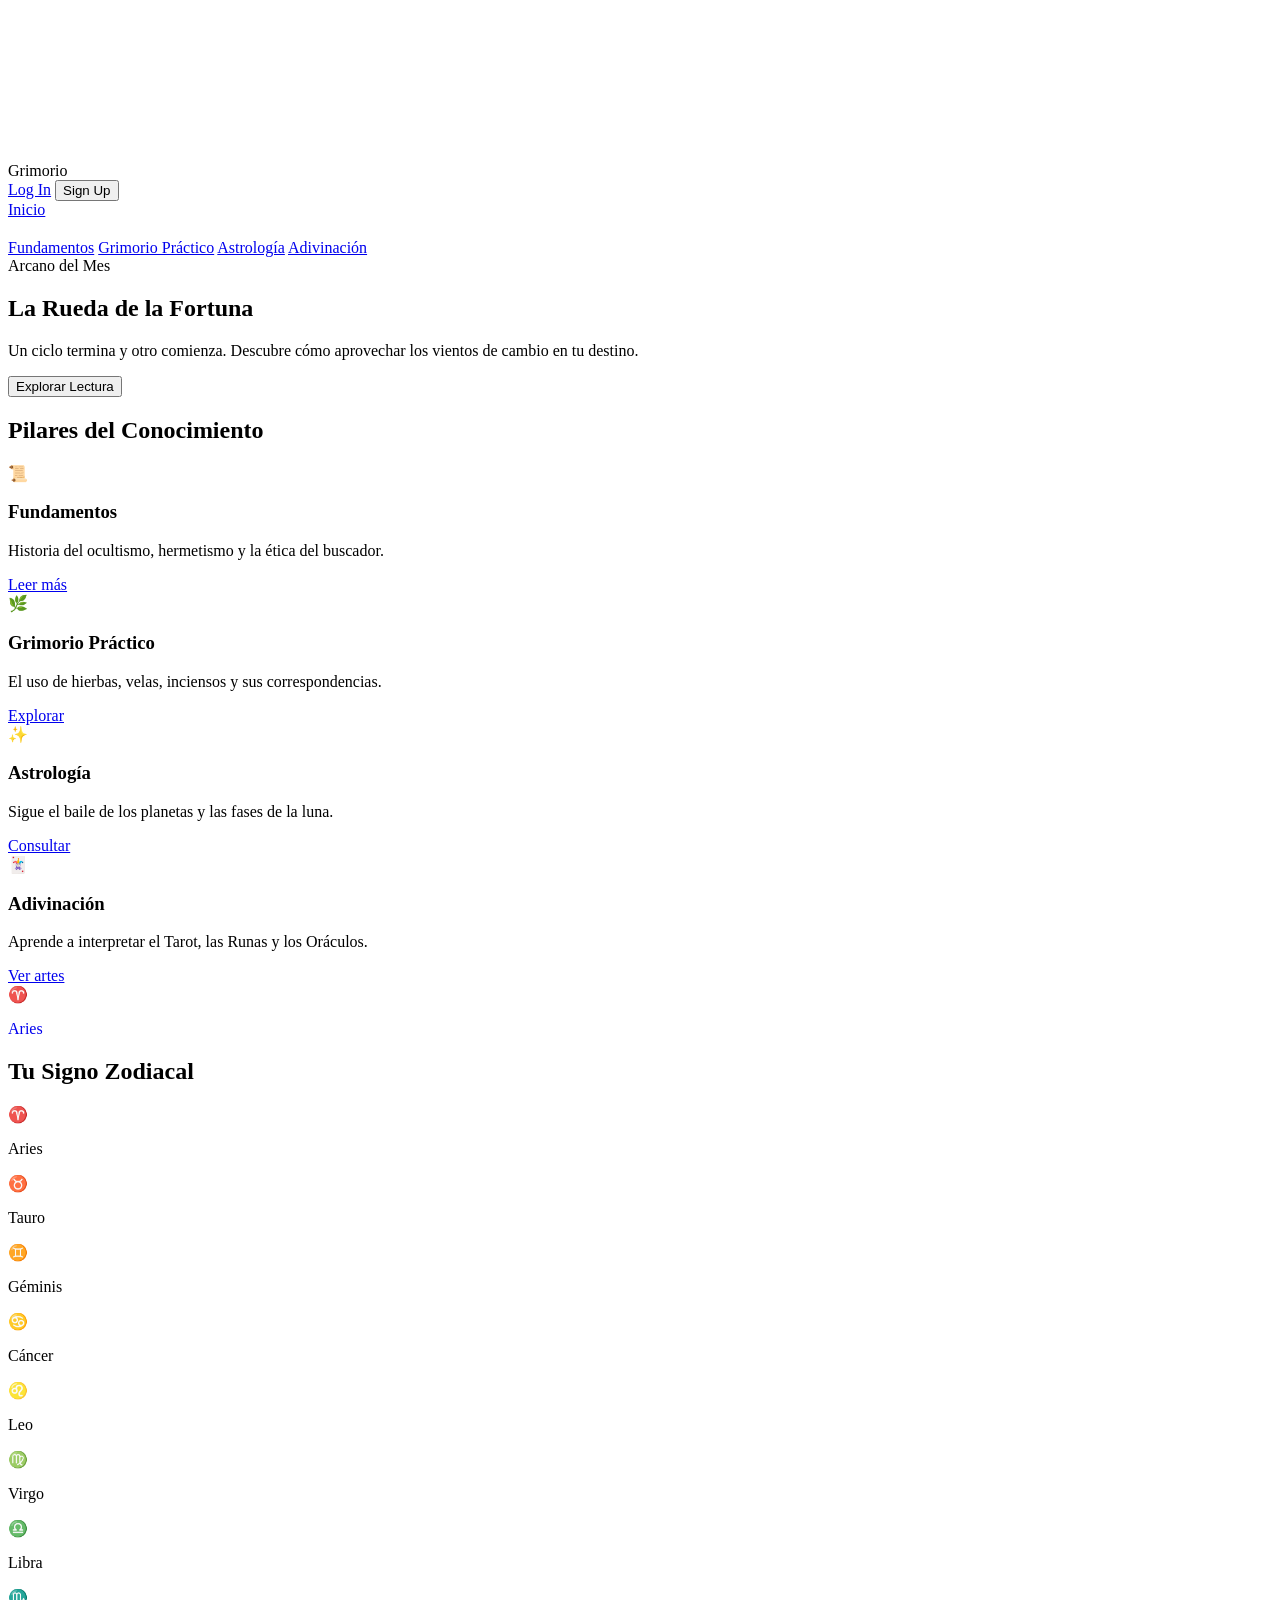
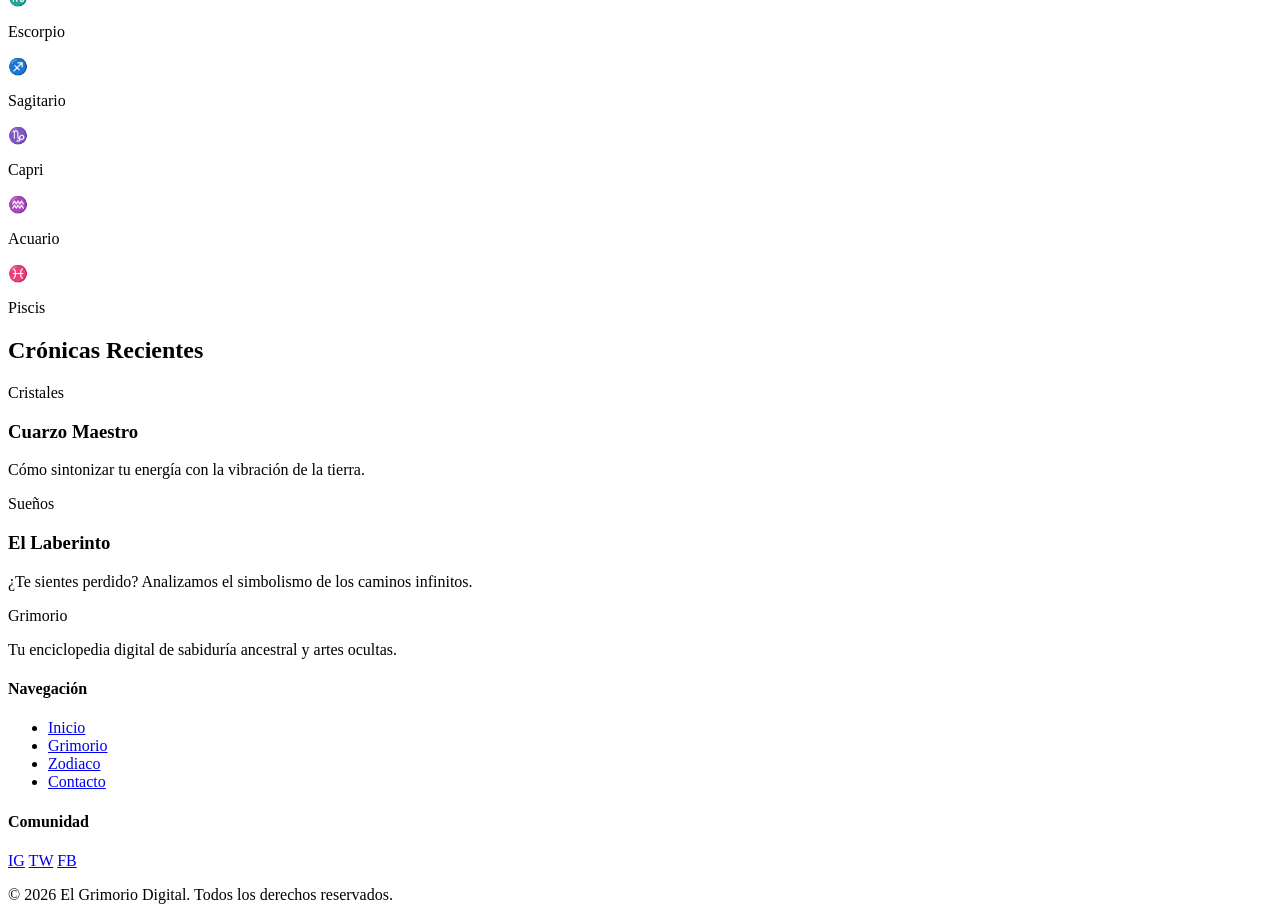
==== index.html @ 8b59db91 "Rename Index.html to index.html" ====
<!DOCTYPE html>
<html lang="es">
<head>
    <meta charset="UTF-8">
    <meta name="viewport" content="width=device-width, initial-scale=1.0">
    <title>Grimorio Digital | El Oráculo</title>
    <link rel="stylesheet" href="style.css">
    <link href="https://fonts.googleapis.com/css2?family=Cinzel:wght@400;700&family=Quicksand:wght@300;500;700&display=swap" rel="stylesheet">
</head>
<body>

    <canvas id="canvas-stars"></canvas>

    <nav class="navbar">
        <div class="nav-left">
            <div class="menu-icon" id="menuBtn">
                <span></span>
                <span></span>
                <span></span>
            </div>
        </div>
        <div class="nav-center">
            <span class="nav-logo">Grimorio</span>
        </div>
        <div class="nav-right">
            <a href="#" class="nav-link">Log In</a>
            <button class="nav-signup-btn">Sign Up</button>
        </div>
    </nav>

    <div id="mobileMenu" class="nav-menu-mobile">
 <div id="mobileMenu" class="nav-menu-mobile">
    <a href="index.html">Inicio</a>
    <hr style="border: 0.5px solid var(--gold); width: 50%; margin: 10px 0;">
    <a href="#fundamentos">Fundamentos</a>
    <a href="#grimorio">Grimorio Práctico</a>
    <a href="#astrologia">Astrología</a>
    <a href="#adivinacion">Adivinación</a>
</div>
    </div>

    <main class="main-container">
        <section class="hero-section">
            <div class="hero-card">
                <span class="tag">Arcano del Mes</span>
                <h1 class="magic-title">La Rueda de la Fortuna</h1>
                <p>Un ciclo termina y otro comienza. Descubre cómo aprovechar los vientos de cambio en tu destino.</p>
                <button class="magic-button">Explorar Lectura</button>
            </div>
        </section>
        
        <section class="pillars-section">
    <h2 class="section-title">Pilares del Conocimiento</h2>
    <div class="pillars-grid">
        <div class="pillar-card">
            <div class="pillar-icon">📜</div>
            <h3>Fundamentos</h3>
            <p>Historia del ocultismo, hermetismo y la ética del buscador.</p>
            <a href="#" class="pillar-link">Leer más</a>
        </div>
        <div class="pillar-card">
            <div class="pillar-icon">🌿</div>
            <h3>Grimorio Práctico</h3>
            <p>El uso de hierbas, velas, inciensos y sus correspondencias.</p>
            <a href="#" class="pillar-link">Explorar</a>
        </div>
        <div class="pillar-card">
            <div class="pillar-icon">✨</div>
            <h3>Astrología</h3>
            <p>Sigue el baile de los planetas y las fases de la luna.</p>
            <a href="#" class="pillar-link">Consultar</a>
        </div>
        <div class="pillar-card">
            <div class="pillar-icon">🃏</div>
            <h3>Adivinación</h3>
            <p>Aprende a interpretar el Tarot, las Runas y los Oráculos.</p>
            <a href="#" class="pillar-link">Ver artes</a>
        </div>
    </div>
</section>

        <div class="zodiac-item">
    <a href="Articulos/Articulo.html" style="text-decoration:none;">
        <span>♈</span><p>Aries</p>
    </a>
</div>


        <section class="zodiac-section">
            <h2 class="section-title">Tu Signo Zodiacal</h2>
            <div class="zodiac-grid">
                <div class="zodiac-item"><span>♈</span><p>Aries</p></div>
                <div class="zodiac-item"><span>♉</span><p>Tauro</p></div>
                <div class="zodiac-item"><span>♊</span><p>Géminis</p></div>
                <div class="zodiac-item"><span>♋</span><p>Cáncer</p></div>
                <div class="zodiac-item"><span>♌</span><p>Leo</p></div>
                <div class="zodiac-item"><span>♍</span><p>Virgo</p></div>
                <div class="zodiac-item"><span>♎</span><p>Libra</p></div>
                <div class="zodiac-item"><span>♏</span><p>Escorpio</p></div>
                <div class="zodiac-item"><span>♐</span><p>Sagitario</p></div>
                <div class="zodiac-item"><span>♑</span><p>Capri</p></div>
                <div class="zodiac-item"><span>♒</span><p>Acuario</p></div>
                <div class="zodiac-item"><span>♓</span><p>Piscis</p></div>
            </div>
        </section>

        <section class="posts-section">
            <h2 class="section-title">Crónicas Recientes</h2>
            <div class="posts-grid">
                <div class="post-card">
                    <div class="card-image" style="background-image: url('https://images.unsplash.com/photo-1572916118970-fb5c8a1cb3d1?q=80&w=500')"></div>
                    <div class="card-content">
                        <span class="category">Cristales</span>
                        <h3>Cuarzo Maestro</h3>
                        <p>Cómo sintonizar tu energía con la vibración de la tierra.</p>
                    </div>
                </div>
                <div class="post-card">
                    <div class="card-image" style="background-image: url('https://images.unsplash.com/photo-1515940175183-6798529cb860?q=80&w=500')"></div>
                    <div class="card-content">
                        <span class="category">Sueños</span>
                        <h3>El Laberinto</h3>
                        <p>¿Te sientes perdido? Analizamos el simbolismo de los caminos infinitos.</p>
                    </div>
                </div>
            </div>
        </section>
    </main>
    
    
    
    
<footer class="main-footer">
    <div class="footer-content">
        <div class="footer-logo">
            <span class="nav-logo">Grimorio</span>
            <p>Tu enciclopedia digital de sabiduría ancestral y artes ocultas.</p>
        </div>
        
        <div class="footer-links">
            <h4>Navegación</h4>
            <ul>
                <li><a href="#">Inicio</a></li>
                <li><a href="#">Grimorio</a></li>
                <li><a href="#">Zodiaco</a></li>
                <li><a href="#">Contacto</a></li>
            </ul>
        </div>

        <div class="footer-social">
            <h4>Comunidad</h4>
            <div class="social-icons">
                <a href="#">IG</a>
                <a href="#">TW</a>
                <a href="#">FB</a>
            </div>
        </div>
    </div>
    
    <div class="footer-bottom">
        <p>&copy; 2026 El Grimorio Digital. Todos los derechos reservados.</p>
    </div>
</footer>



    <script src="script.js"></script>
</body>
</html>
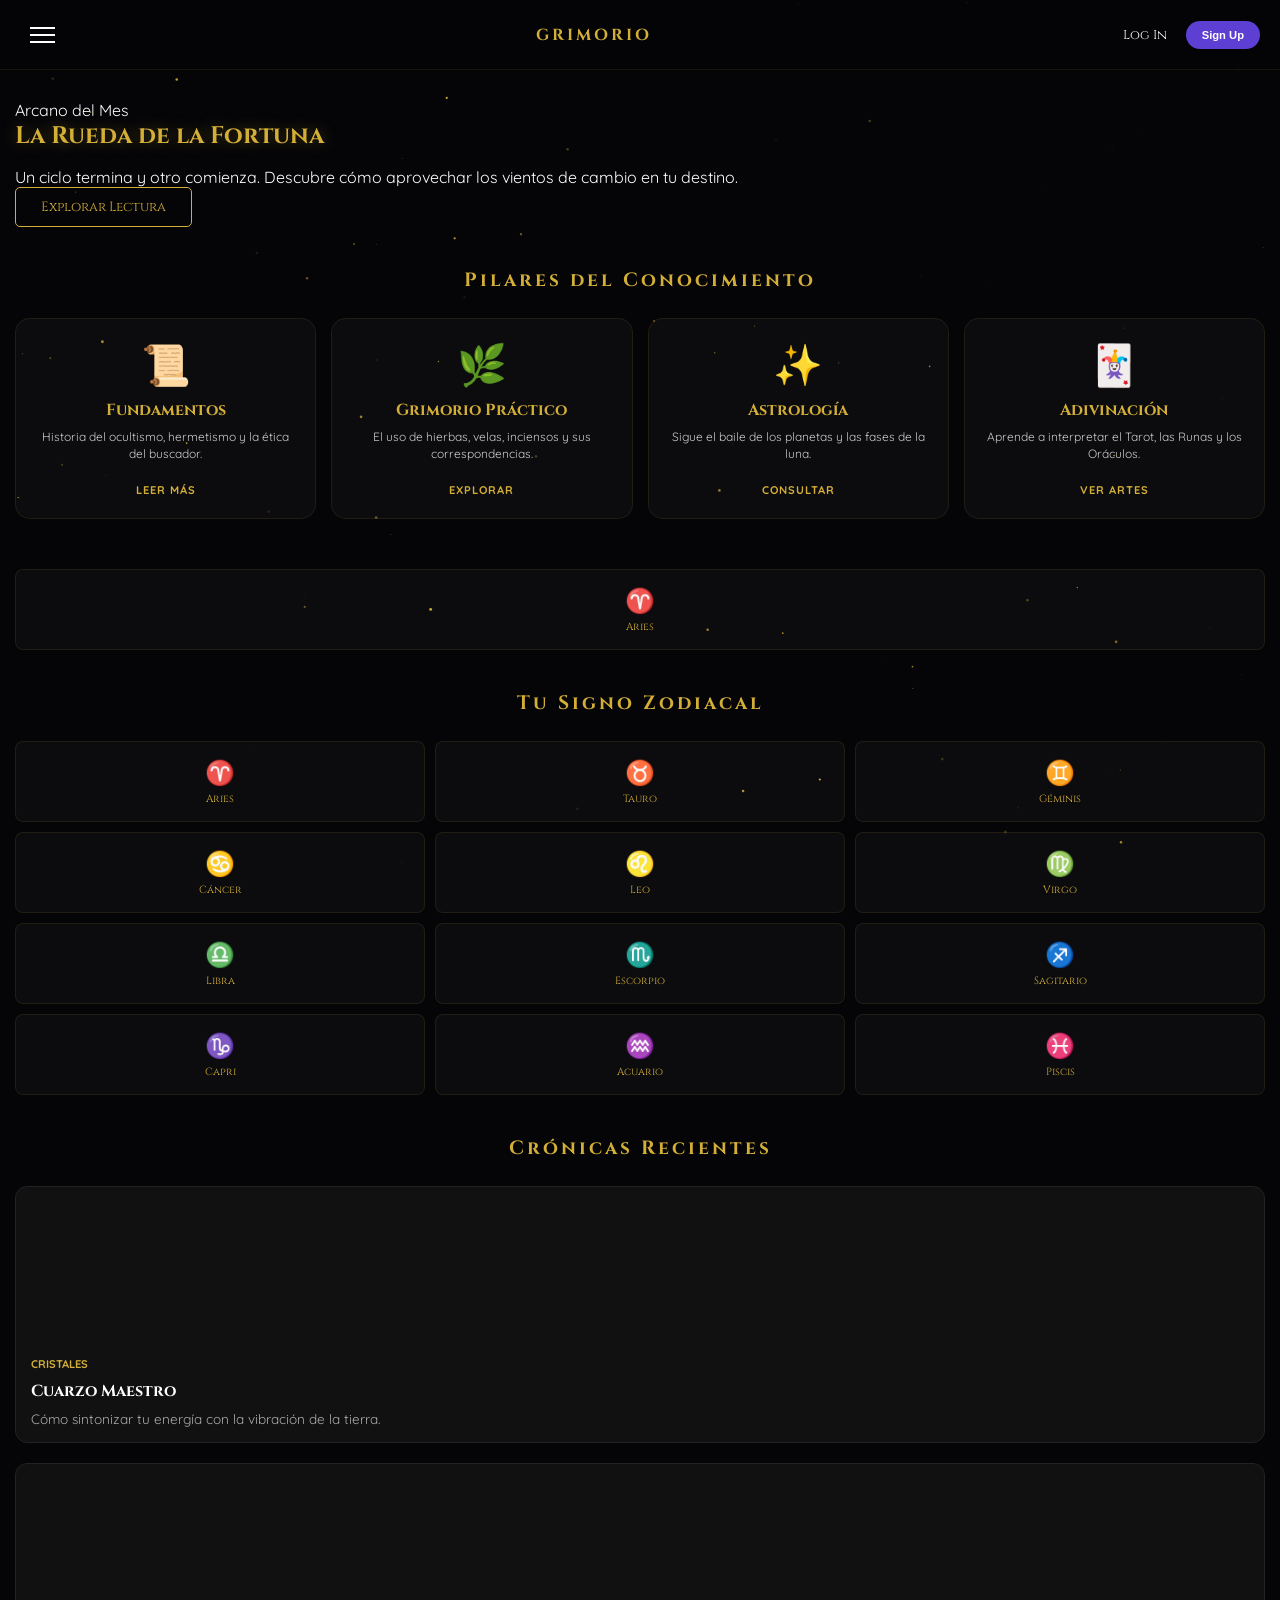
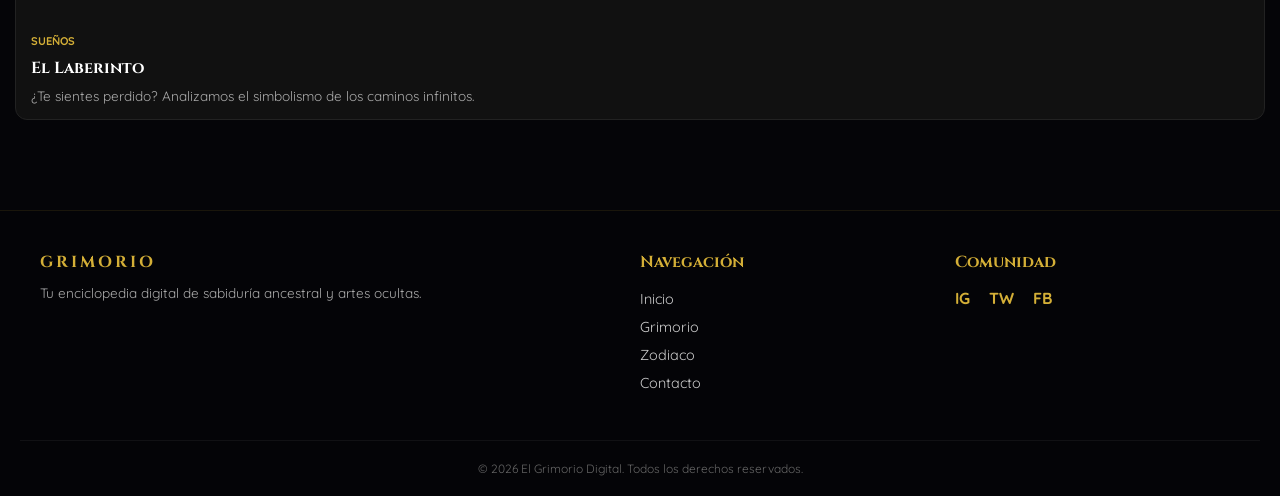
==== commit ec537357: "Update index.html" ====
--- a/index.html
+++ b/index.html
@@ -80,7 +80,7 @@
 </section>
 
         <div class="zodiac-item">
-    <a href="Articulos/Articulo.html" style="text-decoration:none;">
+    <a href="Articulos/plantilla.html" style="text-decoration:none;">
         <span>♈</span><p>Aries</p>
     </a>
 </div>
--- a/style.css
+++ b/style.css
@@ -0,0 +1,446 @@
+:root {
+    --gold: #d4af37;
+    --dark-void: #050508;
+    --glow: rgba(212, 175, 55, 0.4);
+    --purple-hp: #5d3fd3;
+}
+
+* {
+    margin: 0;
+    padding: 0;
+    box-sizing: border-box;
+}
+
+body {
+    background-color: var(--dark-void);
+    color: #fff;
+    font-family: 'Quicksand', sans-serif;
+    overflow-x: hidden;
+}
+
+#canvas-stars {
+    position: fixed;
+    top: 0;
+    left: 0;
+    z-index: -1;
+}
+
+/* --- NAVBAR --- */
+.navbar {
+    position: fixed;
+    top: 0;
+    width: 100%;
+    height: 70px;
+    background: rgba(5, 5, 8, 0.9);
+    backdrop-filter: blur(15px);
+    display: flex;
+    justify-content: space-between;
+    align-items: center;
+    padding: 0 20px;
+    border-bottom: 1px solid rgba(212, 175, 55, 0.1);
+    z-index: 1001; /* Asegura que la barra esté siempre arriba */
+}
+
+/* --- ICONO HAMBURGUESA ANIMADO --- */
+.menu-icon {
+    cursor: pointer;
+    padding: 10px;
+    z-index: 1002;
+}
+
+.menu-icon span {
+    display: block;
+    width: 25px;
+    height: 2px;
+    background: #fff;
+    margin: 5px 0;
+    transition: 0.4s cubic-bezier(0.68, -0.6, 0.32, 1.6);
+}
+
+/* Transformación a X cuando el menú está activo */
+.menu-icon.active span:nth-child(1) {
+    transform: translateY(7px) rotate(45deg);
+    background: var(--gold);
+}
+
+.menu-icon.active span:nth-child(2) {
+    opacity: 0;
+    transform: translateX(-20px);
+}
+
+.menu-icon.active span:nth-child(3) {
+    transform: translateY(-7px) rotate(-45deg);
+    background: var(--gold);
+}
+
+.nav-logo {
+    font-family: 'Cinzel', serif;
+    color: var(--gold);
+    letter-spacing: 3px;
+    font-weight: bold;
+    text-transform: uppercase;
+}
+
+.nav-link {
+    color: #fff;
+    text-decoration: none;
+    font-size: 0.8rem;
+    font-family: 'Cinzel', serif;
+    margin-right: 15px;
+}
+
+.nav-signup-btn {
+    background: var(--purple-hp);
+    color: #fff;
+    border: none;
+    padding: 8px 16px;
+    border-radius: 20px;
+    font-weight: bold;
+    font-size: 0.7rem;
+    cursor: pointer;
+}
+
+/* --- MENU MÓVIL (DESPLIEGUE HACIA ABAJO) --- */
+.nav-menu-mobile {
+    position: fixed;
+    top: -100%; /* Empieza arriba, fuera de la pantalla */
+    left: 0;
+    width: 100%;
+    height: auto;
+    background: rgba(10, 10, 15, 0.98);
+    backdrop-filter: blur(15px);
+    display: flex;
+    flex-direction: column;
+    align-items: center;
+    padding: 40px 0;
+    transition: 0.6s cubic-bezier(0.16, 1, 0.3, 1); /* Caída fluida */
+    z-index: 1000;
+    border-bottom: 1px solid var(--gold);
+}
+
+.nav-menu-mobile.active {
+    top: 70px; /* Aparece justo debajo de la navbar */
+}
+
+.nav-menu-mobile a {
+    color: var(--gold);
+    text-decoration: none;
+    font-family: 'Cinzel', serif;
+    font-size: 1.4rem;
+    margin: 15px 0;
+    letter-spacing: 2px;
+    transition: 0.3s;
+}
+
+/* --- MAIN CONTAINER --- */
+.main-container {
+    padding: 100px 15px 40px;
+}
+
+.magic-title {
+    font-family: 'Cinzel', serif;
+    color: var(--gold);
+    text-shadow: 0 0 15px var(--glow);
+    margin-bottom: 15px;
+}
+
+.section-title {
+    font-family: 'Cinzel', serif;
+    color: var(--gold);
+    text-align: center;
+    margin: 40px 0 25px;
+    letter-spacing: 3px;
+    font-size: 1.2rem;
+}
+
+.magic-button {
+    background: transparent;
+    border: 1px solid var(--gold);
+    color: var(--gold);
+    padding: 10px 25px;
+    border-radius: 5px;
+    font-family: 'Cinzel', serif;
+    cursor: pointer;
+    transition: 0.3s;
+}
+
+.magic-button:hover {
+    background: var(--gold);
+    color: black;
+    box-shadow: 0 0 20px var(--gold);
+}
+
+/* --- ZODIAC GRID --- */
+.zodiac-grid {
+    display: grid;
+    grid-template-columns: repeat(3, 1fr);
+    gap: 10px;
+}
+
+.zodiac-item {
+    background: rgba(255,255,255,0.03);
+    border: 1px solid rgba(212, 175, 55, 0.1);
+    padding: 15px 5px;
+    text-align: center;
+    border-radius: 8px;
+}
+
+.zodiac-item span { font-size: 1.5rem; display: block; }
+.zodiac-item p { font-size: 0.65rem; color: var(--gold); font-family: 'Cinzel'; margin-top: 5px; }
+
+/* --- POST CARDS --- */
+.posts-grid {
+    display: grid;
+    grid-template-columns: 1fr;
+    gap: 20px;
+}
+
+.post-card {
+    background: #111;
+    border-radius: 12px;
+    overflow: hidden;
+    border: 1px solid #222;
+}
+
+.card-image {
+    height: 150px;
+    background-size: cover;
+    background-position: center;
+}
+
+.card-content { padding: 15px; }
+.category { color: var(--gold); font-size: 0.7rem; font-weight: bold; text-transform: uppercase; }
+.card-content h3 { font-family: 'Cinzel'; margin: 8px 0; font-size: 1rem; }
+.card-content p { font-size: 0.85rem; color: #aaa; }
+
+
+
+/* --- SECCIÓN DE PILARES --- */
+.pillars-section {
+    margin-bottom: 50px;
+}
+
+.pillars-grid {
+    display: grid;
+    grid-template-columns: repeat(2, 1fr); /* 2 columnas en móvil */
+    gap: 15px;
+}
+
+.pillar-card {
+    background: rgba(255, 255, 255, 0.03);
+    border: 1px solid rgba(212, 175, 55, 0.1);
+    padding: 20px;
+    border-radius: 15px;
+    text-align: center;
+    transition: 0.3s ease;
+}
+
+.pillar-card:hover {
+    border-color: var(--gold);
+    background: rgba(212, 175, 55, 0.05);
+    transform: translateY(-5px);
+    box-shadow: 0 10px 20px rgba(0, 0, 0, 0.5);
+}
+
+.pillar-icon {
+    font-size: 2.5rem;
+    margin-bottom: 10px;
+}
+
+.pillar-card h3 {
+    font-family: 'Cinzel', serif;
+    color: var(--gold);
+    font-size: 1rem;
+    margin-bottom: 8px;
+}
+
+.pillar-card p {
+    font-size: 0.75rem;
+    color: #ccc;
+    line-height: 1.4;
+    margin-bottom: 15px;
+}
+
+.pillar-link {
+    color: var(--gold);
+    text-decoration: none;
+    font-size: 0.7rem;
+    font-weight: bold;
+    text-transform: uppercase;
+    letter-spacing: 1px;
+    border-bottom: 1px solid transparent;
+    transition: 0.3s;
+}
+
+.pillar-link:hover {
+    border-bottom: 1px solid var(--gold);
+}
+
+/* Ajuste para pantallas más grandes */
+@media (min-width: 768px) {
+    .pillars-grid {
+        grid-template-columns: repeat(4, 1fr); /* 4 columnas en PC */
+    }
+}
+
+
+/* --- FOOTER --- */
+.main-footer {
+    background: rgba(5, 5, 8, 0.95);
+    border-top: 1px solid rgba(212, 175, 55, 0.1);
+    padding: 40px 20px 20px;
+    margin-top: 50px;
+}
+
+.footer-content {
+    display: grid;
+    grid-template-columns: 1fr; /* Una columna en móvil */
+    gap: 30px;
+    max-width: 1200px;
+    margin: 0 auto;
+}
+
+.footer-logo p {
+    font-size: 0.85rem;
+    color: #aaa;
+    margin-top: 10px;
+    line-height: 1.5;
+}
+
+.footer-links h4, .footer-social h4 {
+    font-family: 'Cinzel', serif;
+    color: var(--gold);
+    margin-bottom: 15px;
+    font-size: 1rem;
+}
+
+.footer-links ul {
+    list-style: none;
+}
+
+.footer-links ul li {
+    margin-bottom: 8px;
+}
+
+.footer-links ul li a {
+    color: #ccc;
+    text-decoration: none;
+    font-size: 0.9rem;
+    transition: 0.3s;
+}
+
+.footer-links ul li a:hover {
+    color: var(--gold);
+}
+
+.social-icons a {
+    color: #fff;
+    text-decoration: none;
+    margin-right: 15px;
+    font-weight: bold;
+    color: var(--gold);
+}
+
+.footer-bottom {
+    text-align: center;
+    margin-top: 40px;
+    padding-top: 20px;
+    border-top: 1px solid rgba(255, 255, 255, 0.05);
+}
+
+.footer-bottom p {
+    font-size: 0.75rem;
+    color: #666;
+}
+
+/* Ajuste para pantallas más grandes */
+@media (min-width: 768px) {
+    .footer-content {
+        grid-template-columns: 2fr 1fr 1fr; /* Tres columnas en PC */
+    }
+}
+
+
+
+/* --- ESTILOS DE ARTÍCULO WIKI --- */
+.article-layout {
+    display: flex;
+    flex-direction: column; /* Móvil: Uno abajo del otro */
+    gap: 30px;
+}
+
+.wiki-content {
+    line-height: 1.8;
+    color: #e0e0e0;
+}
+
+.section-subtitle {
+    font-family: 'Cinzel', serif;
+    color: var(--gold);
+    margin: 30px 0 15px;
+    border-bottom: 1px solid var(--glow);
+    display: inline-block;
+}
+
+/* INFOBOX (Estilo Wikipedia Mística) */
+.infobox {
+    background: rgba(255, 255, 255, 0.05);
+    border: 1px solid var(--gold);
+    border-radius: 10px;
+    padding: 15px;
+    width: 100%; /* Ocupa todo en móvil */
+    max-width: 300px;
+    margin: 0 auto;
+}
+
+.infobox-header {
+    background: var(--gold);
+    color: black;
+    text-align: center;
+    font-family: 'Cinzel', serif;
+    font-weight: bold;
+    padding: 5px;
+    border-radius: 5px;
+    margin-bottom: 10px;
+}
+
+.infobox-img {
+    width: 100%;
+    border-radius: 5px;
+    margin-bottom: 10px;
+}
+
+.infobox-table {
+    width: 100%;
+    font-size: 0.85rem;
+    border-collapse: collapse;
+}
+
+.infobox-table th {
+    text-align: left;
+    color: var(--gold);
+    padding: 5px;
+    border-bottom: 1px solid rgba(212, 175, 55, 0.2);
+}
+
+.infobox-table td {
+    text-align: right;
+    padding: 5px;
+    border-bottom: 1px solid rgba(212, 175, 55, 0.2);
+}
+
+/* Escritorio: Infobox a la derecha */
+@media (min-width: 992px) {
+    .article-layout {
+        flex-direction: row;
+    }
+    .wiki-content {
+        flex: 2;
+    }
+    .infobox {
+        flex: 1;
+        height: fit-content;
+        position: sticky;
+        top: 100px;
+    }
+}
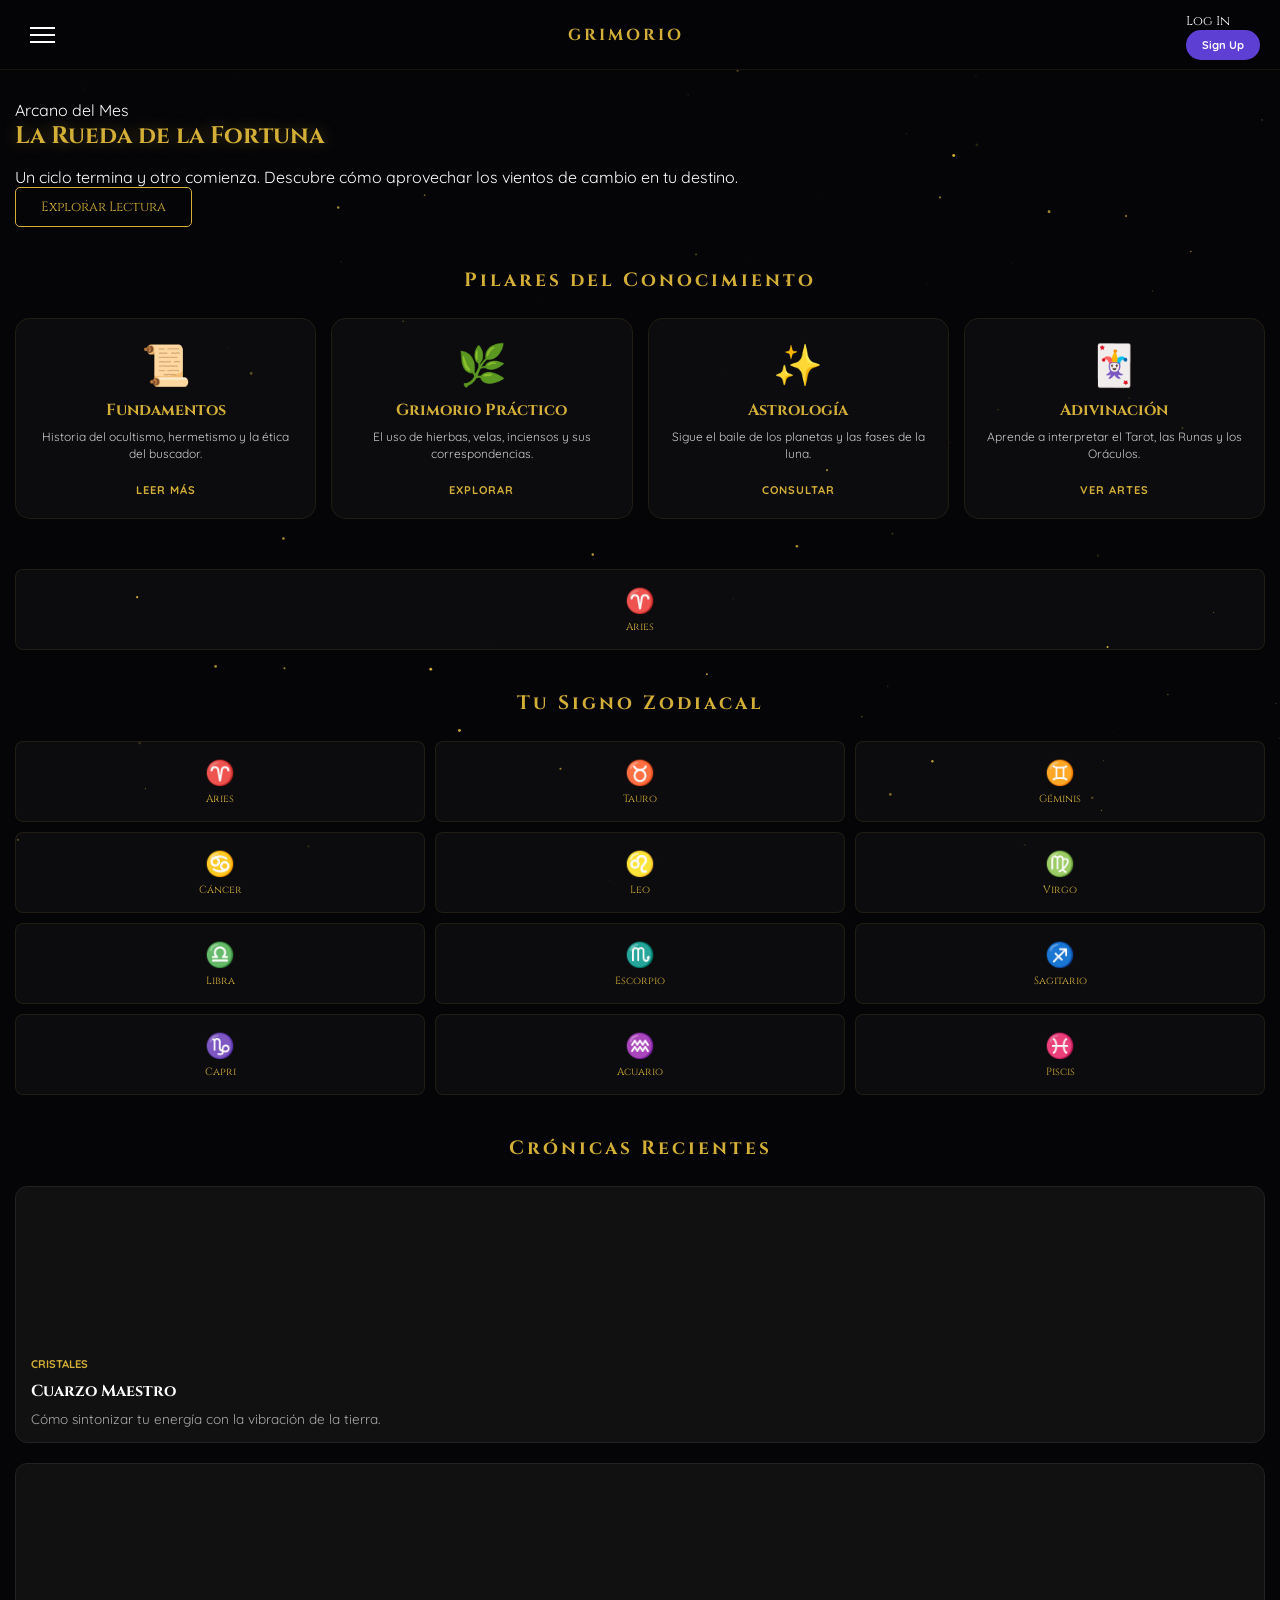
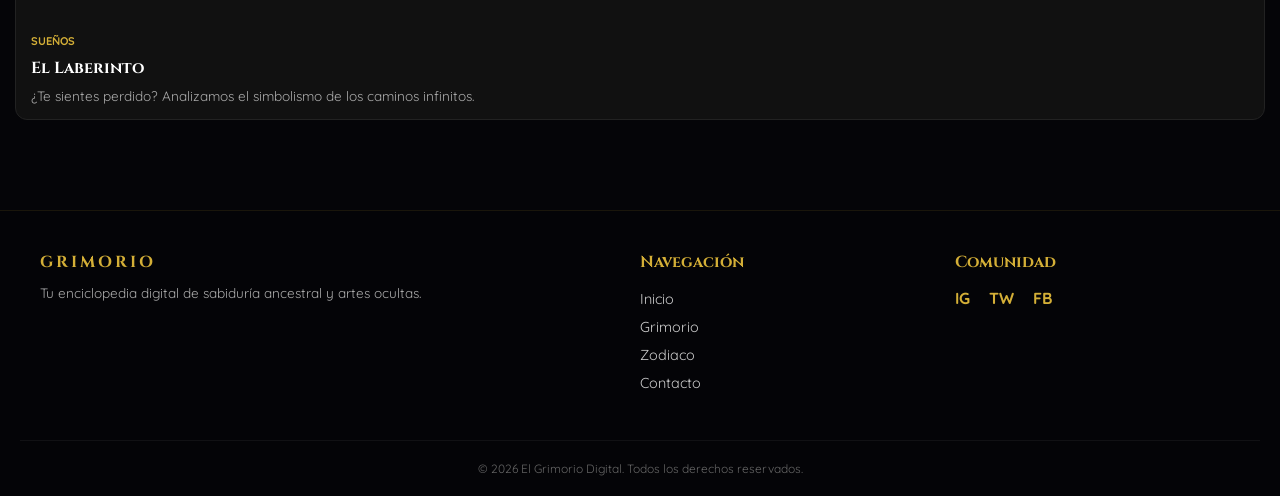
==== commit e3d71dae: "Actualizar index.html" ====
--- a/index.html
+++ b/index.html
@@ -24,7 +24,8 @@
         </div>
         <div class="nav-right">
             <a href="#" class="nav-link">Log In</a>
-            <button class="nav-signup-btn">Sign Up</button>
+
+            <a href="registro.html" class="nav-signup-btn" style="text-decoration: none; display: flex; align-items: center; justify-content: center;">Sign Up</a>
         </div>
     </nav>
 
--- a/style.css
+++ b/style.css
@@ -444,3 +444,114 @@
         top: 100px;
     }
 }
+
+/* --- SUB-NAVBAR (Estilo de tu boceto) --- */
+.sub-navbar {
+    margin-top: 70px; /* Debajo de la nav principal */
+    background: rgba(212, 175, 55, 0.05);
+    border-bottom: 1px solid rgba(212, 175, 55, 0.2);
+    padding: 10px 20px;
+}
+
+.sub-nav-container {
+    max-width: 1200px;
+    margin: 0 auto;
+    display: flex;
+    justify-content: space-between;
+    align-items: center;
+}
+
+.breadcrumb-link {
+    color: #ccc;
+    text-decoration: none;
+    font-family: 'Cinzel', serif;
+    font-size: 0.8rem;
+}
+
+.category-dropdown {
+    position: relative;
+    display: inline-block;
+}
+
+.dropbtn {
+    background: none;
+    border: none;
+    color: var(--gold);
+    font-family: 'Cinzel', serif;
+    cursor: pointer;
+    font-size: 0.9rem;
+}
+
+.dropdown-content {
+    display: none;
+    position: absolute;
+    right: 0;
+    background: #111;
+    min-width: 160px;
+    box-shadow: 0px 8px 16px rgba(0,0,0,0.5);
+    border: 1px solid var(--gold);
+    z-index: 10;
+}
+
+.dropdown-content a {
+    color: white;
+    padding: 12px 16px;
+    text-decoration: none;
+    display: block;
+    font-size: 0.8rem;
+}
+
+.dropdown-content a:hover { background: var(--gold); color: black; }
+.category-dropdown:hover .dropdown-content { display: block; }
+
+/* --- SIDEBAR ÍNDICE --- */
+.wiki-sidebar {
+    display: none; /* Se oculta en móvil por defecto */
+}
+
+@media (min-width: 992px) {
+    .wiki-sidebar {
+        display: block;
+        flex: 0.5;
+    }
+    .sidebar-box {
+        position: sticky;
+        top: 150px;
+        border-left: 2px solid var(--gold);
+        padding-left: 15px;
+    }
+    .sidebar-box h4 { font-family: 'Cinzel'; color: var(--gold); margin-bottom: 10px; }
+    .sidebar-box ul { list-style: none; }
+    .sidebar-box a { color: #aaa; text-decoration: none; font-size: 0.85rem; transition: 0.3s; }
+    .sidebar-box a:hover { color: var(--gold); padding-left: 5px; }
+}
+
+/* --- CORRECCIÓN DEL ÍNDICE --- */
+.wiki-sidebar ul {
+    list-style: none;    /* Esto quita los puntos azules */
+    padding: 0;
+    margin: 15px 0;
+}
+
+.wiki-sidebar li {
+    margin-bottom: 10px;
+    border-bottom: 1px solid rgba(212, 175, 55, 0.1); /* Línea sutil decorativa */
+    padding-bottom: 5px;
+}
+
+.wiki-sidebar a {
+    text-decoration: none; /* Quita el subrayado azul */
+    color: var(--gold);    /* Usa el dorado que ya definiste */
+    font-family: 'Cinzel', serif;
+    font-size: 0.85rem;
+    display: block;
+    transition: 0.3s;
+}
+
+.wiki-sidebar a:hover {
+    color: #fff;
+    padding-left: 10px;    /* Efecto de desplazamiento al tocarlo */
+    text-shadow: 0 0 8px var(--glow);
+}
+
+
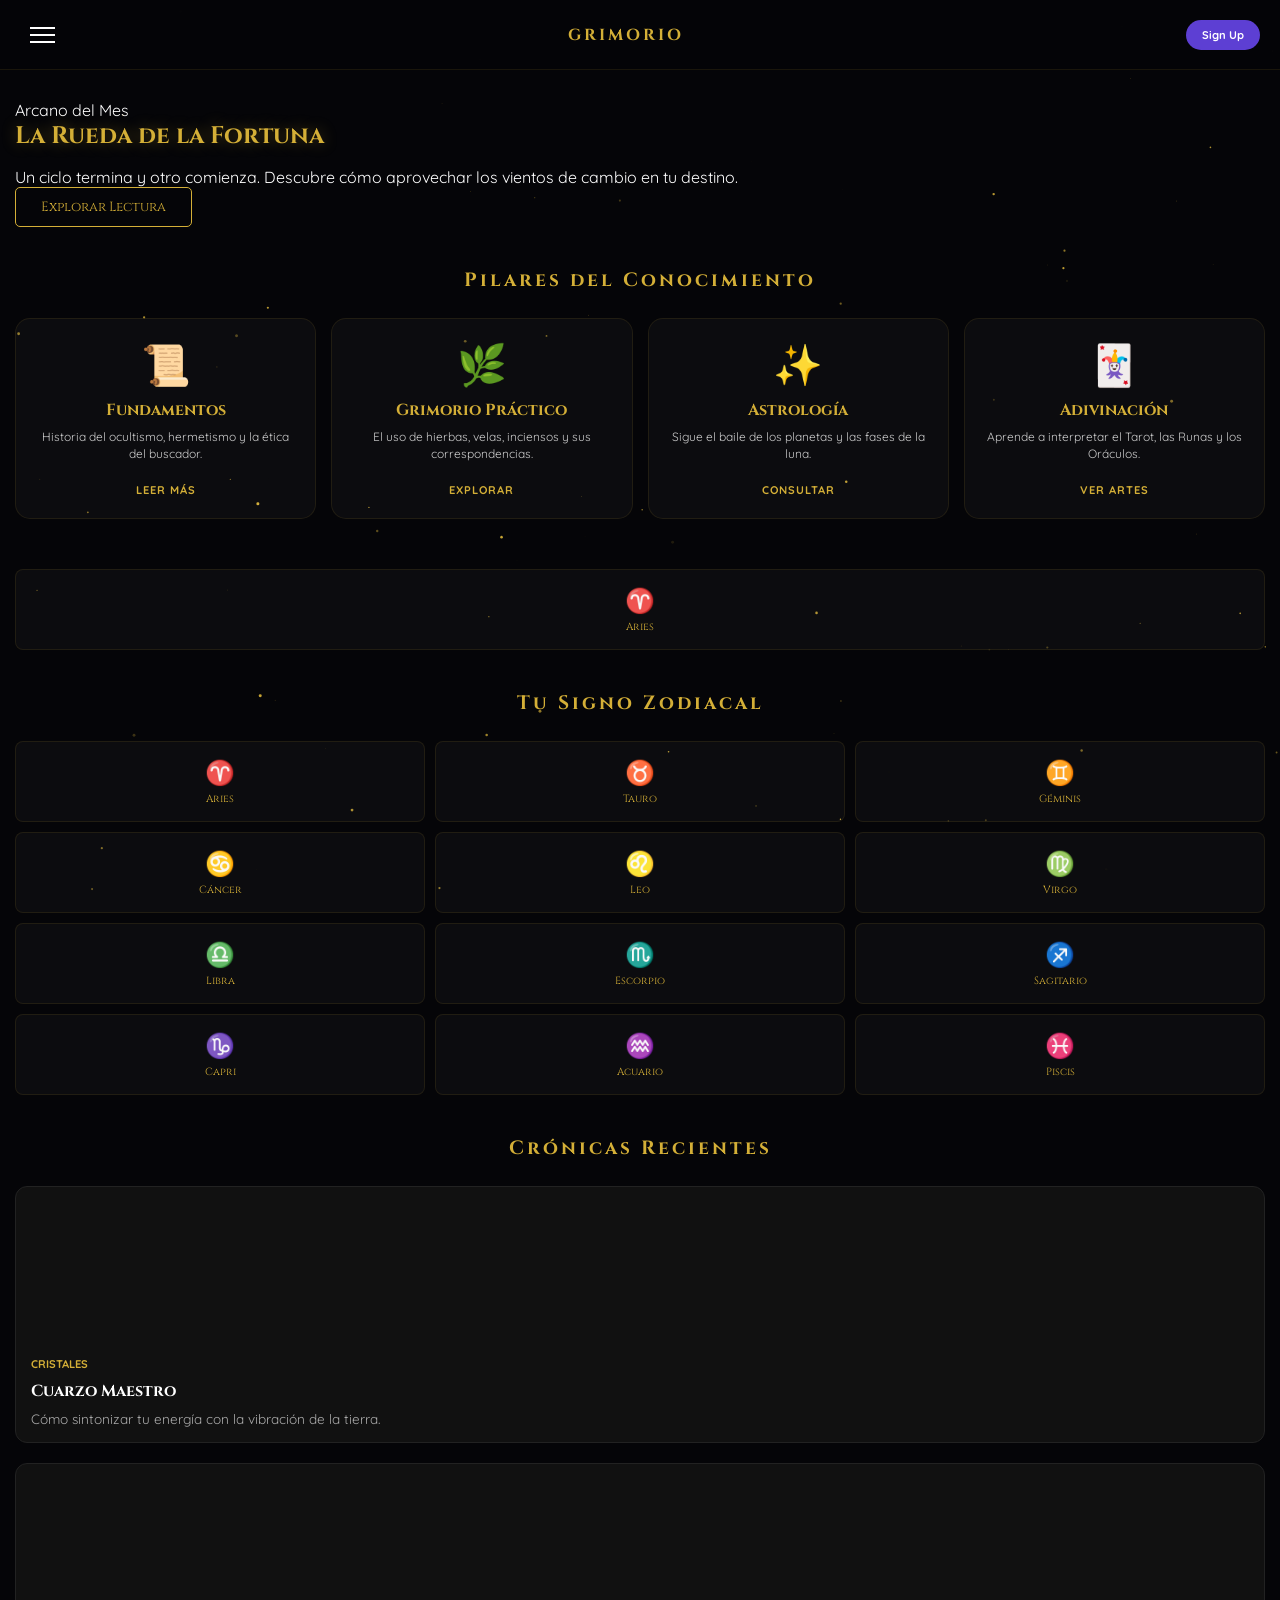
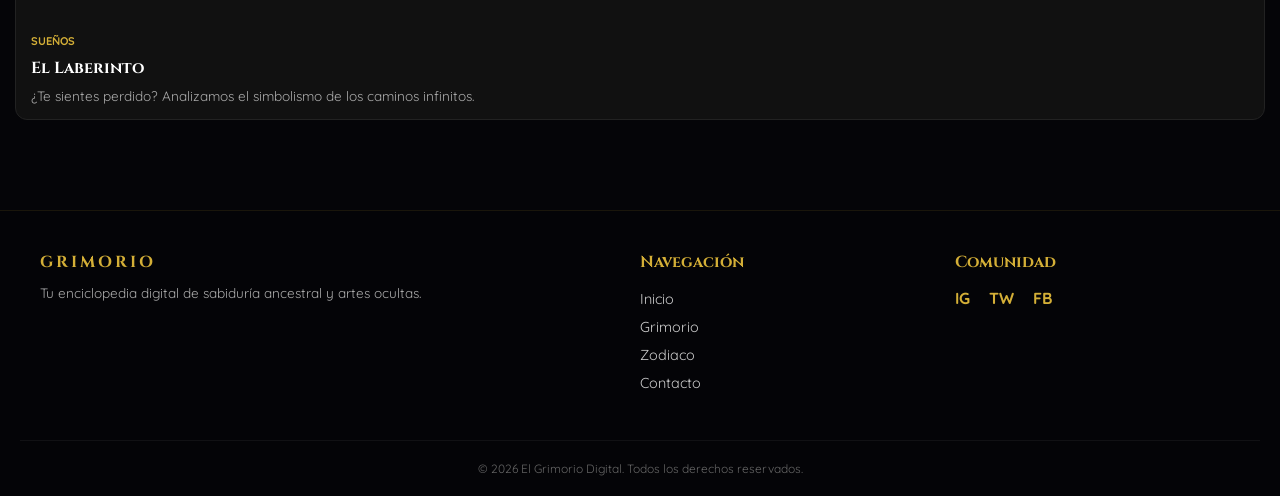
==== commit ead090aa: "Actualizar index.html" ====
--- a/index.html
+++ b/index.html
@@ -23,8 +23,7 @@
             <span class="nav-logo">Grimorio</span>
         </div>
         <div class="nav-right">
-            <a href="#" class="nav-link">Log In</a>
-
+           
             <a href="registro.html" class="nav-signup-btn" style="text-decoration: none; display: flex; align-items: center; justify-content: center;">Sign Up</a>
         </div>
     </nav>
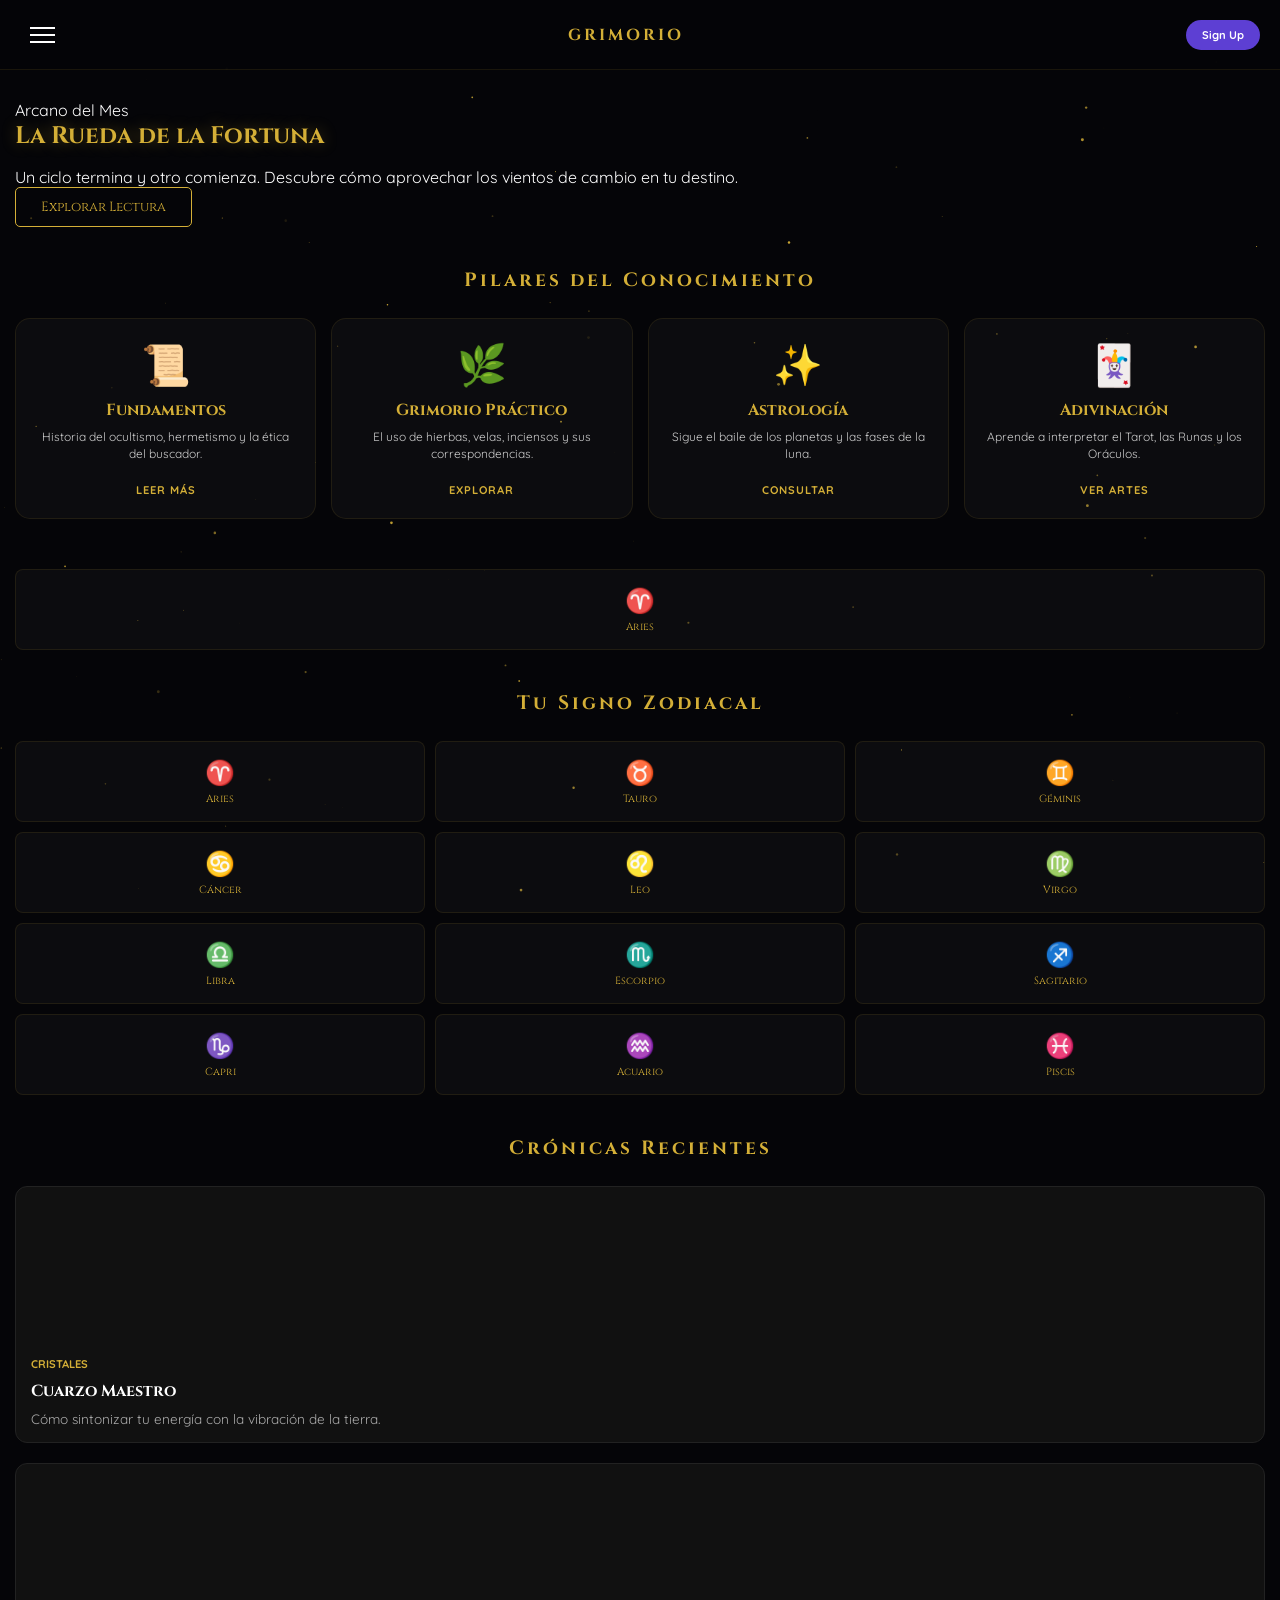
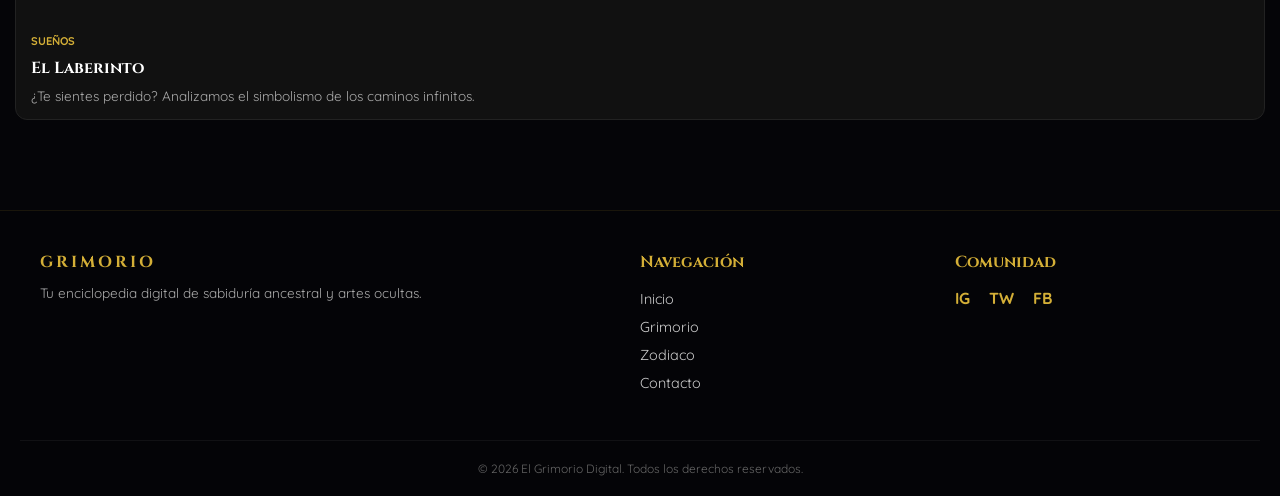
==== commit 2b397c75: "Fix link path for Aries template" ====
--- a/index.html
+++ b/index.html
@@ -80,7 +80,7 @@
 </section>
 
         <div class="zodiac-item">
-    <a href="Articulos/plantilla.html" style="text-decoration:none;">
+    <a href="Articulos/Plantillas/plantilla.html" style="text-decoration:none;">
         <span>♈</span><p>Aries</p>
     </a>
 </div>
